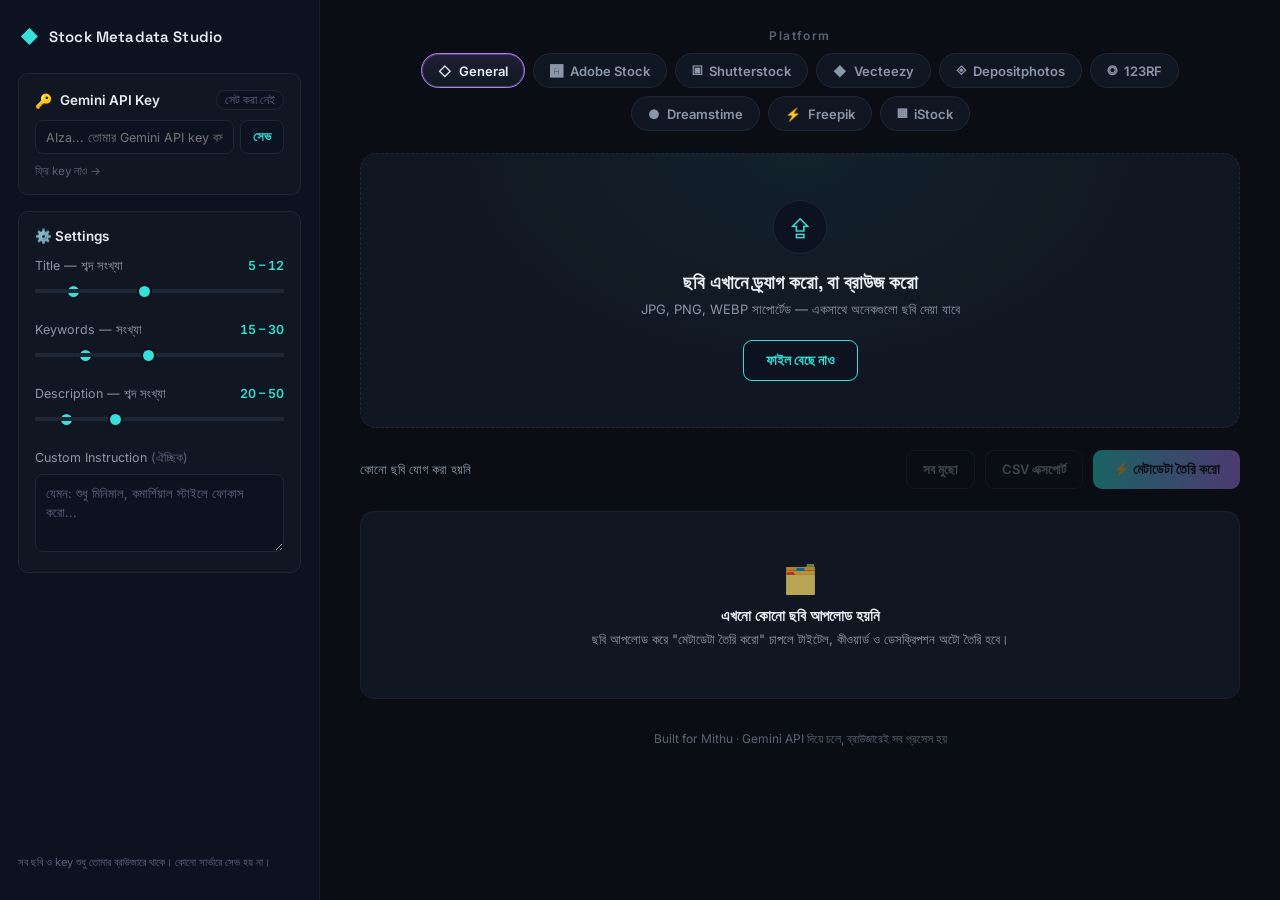
==== index.html @ 3095b230 "Add files via upload" ====
<!DOCTYPE html>
<html lang="bn">
<head>
<meta charset="UTF-8">
<meta name="viewport" content="width=device-width, initial-scale=1.0">
<title>Stock Metadata Studio</title>
<link rel="preconnect" href="https://fonts.googleapis.com">
<link href="https://fonts.googleapis.com/css2?family=Space+Grotesk:wght@500;600;700&family=Inter:wght@400;500;600;700&display=swap" rel="stylesheet">
<link rel="stylesheet" href="style.css">
</head>
<body>

<div class="app">

  <!-- ============ SIDEBAR ============ -->
  <aside class="sidebar">

    <div class="brand">
      <span class="brand-mark">◆</span>
      <span class="brand-name">Stock Metadata Studio</span>
    </div>

    <div class="card key-card">
      <div class="key-row">
        <span class="key-icon">🔑</span>
        <span class="key-label">Gemini API Key</span>
        <span class="key-status" id="keyStatus">সেট করা নেই</span>
      </div>
      <div class="key-input-row" id="keyInputRow">
        <input type="password" id="apiKeyInput" placeholder="AIza... তোমার Gemini API key বসাও">
        <button class="btn-small" id="saveKeyBtn">সেভ</button>
      </div>
      <a class="key-help" href="https://aistudio.google.com/app/apikey" target="_blank" rel="noopener">ফ্রি key নাও →</a>
    </div>

    <div class="card">
      <div class="card-title">
        <span>⚙️ Settings</span>
      </div>

      <div class="field">
        <div class="field-head">
          <span>Title — শব্দ সংখ্যা</span>
          <span class="range-readout" id="titleReadout">5 – 15</span>
        </div>
        <div class="dual-slider">
          <input type="range" id="titleMin" min="2" max="25" value="5">
          <input type="range" id="titleMax" min="2" max="25" value="15">
        </div>
      </div>

      <div class="field">
        <div class="field-head">
          <span>Keywords — সংখ্যা</span>
          <span class="range-readout" id="kwReadout">15 – 30</span>
        </div>
        <div class="dual-slider">
          <input type="range" id="kwMin" min="5" max="60" value="15">
          <input type="range" id="kwMax" min="5" max="60" value="30">
        </div>
      </div>

      <div class="field">
        <div class="field-head">
          <span>Description — শব্দ সংখ্যা</span>
          <span class="range-readout" id="descReadout">20 – 60</span>
        </div>
        <div class="dual-slider">
          <input type="range" id="descMin" min="5" max="150" value="20">
          <input type="range" id="descMax" min="5" max="150" value="60">
        </div>
      </div>

      <div class="field">
        <label class="field-label-solo" for="customPrompt">Custom Instruction <span class="optional">(ঐচ্ছিক)</span></label>
        <textarea id="customPrompt" rows="3" placeholder="যেমন: শুধু মিনিমাল, কমার্শিয়াল স্টাইলে ফোকাস করো..."></textarea>
      </div>
    </div>

    <div class="sidebar-footer">
      সব ছবি ও key শুধু তোমার ব্রাউজারে থাকে। কোনো সার্ভারে সেভ হয় না।
    </div>
  </aside>

  <!-- ============ MAIN ============ -->
  <main class="main">

    <div class="platform-bar">
      <span class="platform-eyebrow">Platform</span>
      <div class="platform-tabs" id="platformTabs">
        <!-- injected by JS -->
      </div>
    </div>

    <div class="dropzone" id="dropzone">
      <div class="dropzone-icon">⇪</div>
      <h2>ছবি এখানে ড্র্যাগ করো, বা ব্রাউজ করো</h2>
      <p class="dropzone-sub">JPG, PNG, WEBP সাপোর্টেড — একসাথে অনেকগুলো ছবি দেয়া যাবে</p>
      <input type="file" id="fileInput" accept="image/png, image/jpeg, image/webp" multiple hidden>
      <button class="btn-primary" id="browseBtn">ফাইল বেছে নাও</button>
    </div>

    <div class="action-row">
      <div class="queue-info" id="queueInfo">কোনো ছবি যোগ করা হয়নি</div>
      <div class="action-buttons">
        <button class="btn-ghost" id="clearBtn">সব মুছো</button>
        <button class="btn-ghost" id="exportBtn" disabled>CSV এক্সপোর্ট</button>
        <button class="btn-generate" id="generateBtn" disabled>⚡ মেটাডেটা তৈরি করো</button>
      </div>
    </div>

    <div class="results" id="results">
      <div class="empty-state" id="emptyState">
        <div class="empty-icon">🗂️</div>
        <h3>এখনো কোনো ছবি আপলোড হয়নি</h3>
        <p>ছবি আপলোড করে "মেটাডেটা তৈরি করো" চাপলে টাইটেল, কীওয়ার্ড ও ডেসক্রিপশন অটো তৈরি হবে।</p>
      </div>
      <div class="grid" id="grid"></div>
    </div>

    <footer class="footer">Built for Mithu · Gemini API দিয়ে চলে, ব্রাউজারেই সব প্রসেস হয়</footer>
  </main>

</div>

<script src="script.js"></script>
</body>
</html>
---- style.css ----
:root{
  --bg: #0a0e14;
  --panel: #111722;
  --panel-2: #0d1220;
  --border: #1e2735;
  --border-soft: #182030;
  --text: #e7ecf3;
  --text-dim: #8b96a8;
  --text-faint: #576277;
  --cyan: #34e0d8;
  --purple: #b17bff;
  --gradient: linear-gradient(90deg, var(--cyan), var(--purple));
  --danger: #ff6b6b;
  --radius: 10px;
  font-size: 15px;
}

*{box-sizing:border-box;}
html,body{margin:0;padding:0;}
body{
  background: var(--bg);
  color: var(--text);
  font-family: "Inter", -apple-system, sans-serif;
  min-height: 100vh;
}

h1,h2,h3, .brand-name{
  font-family: "Space Grotesk", "Inter", sans-serif;
}

button{ font-family: inherit; cursor: pointer; }
input, textarea{ font-family: inherit; }

.app{
  display: grid;
  grid-template-columns: 320px 1fr;
  min-height: 100vh;
}

/* ============ SIDEBAR ============ */
.sidebar{
  background: var(--panel-2);
  border-right: 1px solid var(--border-soft);
  padding: 22px 18px 30px;
  display: flex;
  flex-direction: column;
  gap: 16px;
  overflow-y: auto;
}

.brand{
  display: flex;
  align-items: center;
  gap: 10px;
  padding: 4px 2px 10px;
}
.brand-mark{
  color: var(--cyan);
  font-size: 18px;
}
.brand-name{
  font-weight: 600;
  font-size: 15px;
  letter-spacing: 0.01em;
}

.card{
  background: var(--panel);
  border: 1px solid var(--border);
  border-radius: var(--radius);
  padding: 16px;
}

.card-title{
  font-weight: 600;
  font-size: 13.5px;
  color: var(--text);
  margin-bottom: 14px;
  display:flex;
  align-items:center;
  justify-content:space-between;
}

.key-card{ display:flex; flex-direction:column; gap:10px; }
.key-row{ display:flex; align-items:center; gap:8px; font-size:13.5px; font-weight:600; }
.key-icon{ font-size: 14px; }
.key-status{
  margin-left: auto;
  font-size: 11.5px;
  font-weight: 500;
  color: var(--text-faint);
  background: var(--panel-2);
  border: 1px solid var(--border);
  padding: 2px 8px;
  border-radius: 999px;
}
.key-status.ok{ color: #4ee6a0; border-color: #1f4636; background:#0e1e17; }

.key-input-row{ display:flex; gap:6px; }
.key-input-row input{
  flex:1;
  background: var(--panel-2);
  border: 1px solid var(--border);
  color: var(--text);
  border-radius: 8px;
  padding: 8px 10px;
  font-size: 12.5px;
  min-width: 0;
}
.key-input-row input:focus{ outline: none; border-color: var(--cyan); }

.btn-small{
  background: var(--panel-2);
  border: 1px solid var(--border);
  color: var(--cyan);
  border-radius: 8px;
  padding: 8px 12px;
  font-size: 12.5px;
  font-weight: 600;
  white-space: nowrap;
}
.btn-small:hover{ border-color: var(--cyan); }

.key-help{
  font-size: 11.5px;
  color: var(--text-faint);
  text-decoration: none;
}
.key-help:hover{ color: var(--cyan); }

.field{ margin-bottom: 18px; }
.field:last-child{ margin-bottom: 0; }
.field-head{
  display:flex;
  justify-content: space-between;
  align-items: baseline;
  font-size: 12.5px;
  color: var(--text-dim);
  margin-bottom: 8px;
}
.range-readout{ color: var(--cyan); font-weight: 600; font-variant-numeric: tabular-nums; }

.field-label-solo{
  display:block;
  font-size: 12.5px;
  color: var(--text-dim);
  margin-bottom: 8px;
}
.optional{ color: var(--text-faint); font-weight: 400; }

.dual-slider{ position: relative; height: 22px; }
.dual-slider input[type=range]{
  position: absolute;
  width: 100%;
  top: 7px;
  left: 0;
  -webkit-appearance: none;
  appearance: none;
  background: transparent;
  pointer-events: none;
  margin: 0;
}
.dual-slider input[type=range]::-webkit-slider-runnable-track{
  height: 4px;
  background: var(--border);
  border-radius: 2px;
}
.dual-slider input[type=range]::-webkit-slider-thumb{
  -webkit-appearance: none;
  pointer-events: all;
  width: 15px;
  height: 15px;
  border-radius: 50%;
  background: var(--cyan);
  border: 2px solid #071018;
  margin-top: -5.5px;
  cursor: pointer;
}
.dual-slider input[type=range]::-moz-range-track{
  height: 4px;
  background: var(--border);
  border-radius: 2px;
}
.dual-slider input[type=range]::-moz-range-thumb{
  pointer-events: all;
  width: 13px;
  height: 13px;
  border-radius: 50%;
  background: var(--cyan);
  border: 2px solid #071018;
  cursor: pointer;
}

textarea{
  width: 100%;
  background: var(--panel-2);
  border: 1px solid var(--border);
  color: var(--text);
  border-radius: 8px;
  padding: 10px;
  font-size: 12.5px;
  resize: vertical;
  line-height: 1.5;
}
textarea:focus{ outline: none; border-color: var(--cyan); }
textarea::placeholder{ color: var(--text-faint); }

.sidebar-footer{
  margin-top: auto;
  padding-top: 6px;
  font-size: 11px;
  color: var(--text-faint);
  line-height: 1.5;
}

/* ============ MAIN ============ */
.main{
  padding: 28px 40px 40px;
  display: flex;
  flex-direction: column;
  gap: 22px;
  max-width: 1100px;
}

.platform-bar{ display:flex; flex-direction:column; align-items:center; gap:10px; }
.platform-eyebrow{
  font-size: 12px;
  letter-spacing: 0.12em;
  color: var(--text-faint);
  font-weight: 600;
}
.platform-tabs{
  display:flex;
  flex-wrap: wrap;
  justify-content: center;
  gap: 8px;
}
.platform-tab{
  background: var(--panel);
  border: 1px solid var(--border);
  color: var(--text-dim);
  padding: 8px 16px;
  border-radius: 999px;
  font-size: 13px;
  font-weight: 600;
  display:flex;
  align-items:center;
  gap:7px;
}
.platform-tab:hover{ border-color: var(--text-faint); color: var(--text); }
.platform-tab.active{
  border-color: var(--purple);
  color: var(--text);
  background: linear-gradient(180deg, rgba(177,123,255,0.14), rgba(52,224,216,0.06));
  box-shadow: 0 0 0 1px rgba(177,123,255,0.35) inset;
}

.dropzone{
  border: 1.5px dashed var(--border);
  border-radius: 16px;
  padding: 46px 20px;
  text-align: center;
  background: radial-gradient(ellipse at top, rgba(52,224,216,0.05), transparent 60%), var(--panel);
  transition: border-color .15s, background .15s;
}
.dropzone.drag{
  border-color: var(--cyan);
  background: radial-gradient(ellipse at top, rgba(52,224,216,0.12), transparent 60%), var(--panel);
}
.dropzone-icon{
  width: 54px; height: 54px;
  margin: 0 auto 16px;
  border-radius: 50%;
  background: var(--panel-2);
  border: 1px solid var(--border);
  display:flex; align-items:center; justify-content:center;
  font-size: 22px;
  color: var(--cyan);
}
.dropzone h2{ font-size: 19px; margin: 0 0 6px; font-weight: 600; }
.dropzone-sub{ color: var(--text-dim); font-size: 13px; margin: 0 0 22px; }

.btn-primary{
  background: var(--panel-2);
  border: 1px solid var(--cyan);
  color: var(--cyan);
  font-weight: 600;
  font-size: 13.5px;
  padding: 11px 22px;
  border-radius: 9px;
}
.btn-primary:hover{ background: rgba(52,224,216,0.08); }

.action-row{
  display:flex;
  align-items:center;
  justify-content: space-between;
  gap: 14px;
}
.queue-info{ font-size: 13px; color: var(--text-dim); }
.action-buttons{ display:flex; gap: 10px; }

.btn-ghost{
  background: transparent;
  border: 1px solid var(--border);
  color: var(--text-dim);
  padding: 10px 16px;
  border-radius: 9px;
  font-size: 13px;
  font-weight: 600;
}
.btn-ghost:hover:not(:disabled){ border-color: var(--text-faint); color: var(--text); }
.btn-ghost:disabled{ opacity: 0.4; cursor: not-allowed; }

.btn-generate{
  background: var(--gradient);
  border: none;
  color: #08131a;
  padding: 10px 20px;
  border-radius: 9px;
  font-size: 13.5px;
  font-weight: 700;
}
.btn-generate:disabled{ opacity: 0.4; cursor: not-allowed; }
.btn-generate:hover:not(:disabled){ filter: brightness(1.08); }

.results{ min-height: 120px; }
.empty-state{
  text-align: center;
  padding: 50px 20px;
  border: 1px solid var(--border-soft);
  border-radius: 14px;
  background: var(--panel);
}
.empty-icon{ font-size: 28px; margin-bottom: 10px; opacity: 0.7; }
.empty-state h3{ font-size: 15px; margin: 0 0 6px; }
.empty-state p{ font-size: 13px; color: var(--text-dim); margin: 0; }

.grid{
  display: flex;
  flex-direction: column;
  gap: 12px;
}

.item-card{
  display: grid;
  grid-template-columns: 88px 1fr auto;
  gap: 16px;
  background: var(--panel);
  border: 1px solid var(--border);
  border-radius: 12px;
  padding: 14px;
  align-items: start;
}

.item-thumb{
  width: 88px; height: 88px;
  border-radius: 8px;
  object-fit: cover;
  background: var(--panel-2);
  border: 1px solid var(--border);
}

.item-body{ display:flex; flex-direction:column; gap: 8px; min-width: 0; }
.item-filename{
  font-size: 12px;
  color: var(--text-faint);
  overflow: hidden;
  text-overflow: ellipsis;
  white-space: nowrap;
}

.item-field label{
  font-size: 11px;
  color: var(--text-faint);
  font-weight: 600;
  letter-spacing: 0.03em;
  display:block;
  margin-bottom: 3px;
}
.item-field input, .item-field textarea{
  width: 100%;
  background: var(--panel-2);
  border: 1px solid var(--border);
  color: var(--text);
  border-radius: 7px;
  padding: 7px 9px;
  font-size: 13px;
}
.item-field textarea{ resize: vertical; line-height: 1.4; }
.item-field input:focus, .item-field textarea:focus{ outline:none; border-color: var(--cyan); }

.item-status{
  display:flex;
  flex-direction:column;
  align-items:flex-end;
  gap: 8px;
}
.status-pill{
  font-size: 11px;
  font-weight: 600;
  padding: 3px 10px;
  border-radius: 999px;
  border: 1px solid var(--border);
  color: var(--text-faint);
  white-space: nowrap;
}
.status-pill.pending{ color: var(--text-faint); }
.status-pill.working{ color: var(--cyan); border-color: rgba(52,224,216,0.4); }
.status-pill.done{ color: #4ee6a0; border-color: #1f4636; }
.status-pill.error{ color: var(--danger); border-color: rgba(255,107,107,0.4); }

.item-remove{
  background: none;
  border: none;
  color: var(--text-faint);
  font-size: 16px;
  padding: 2px 4px;
}
.item-remove:hover{ color: var(--danger); }

.footer{
  text-align: center;
  color: var(--text-faint);
  font-size: 12px;
  padding-top: 10px;
}

@media (max-width: 860px){
  .app{ grid-template-columns: 1fr; }
  .sidebar{ border-right: none; border-bottom: 1px solid var(--border-soft); }
  .main{ padding: 22px 18px 34px; }
  .item-card{ grid-template-columns: 64px 1fr; }
  .item-status{ grid-column: 1 / -1; flex-direction: row; justify-content: space-between; align-items:center; }
  .item-thumb{ width:64px; height:64px; }
}
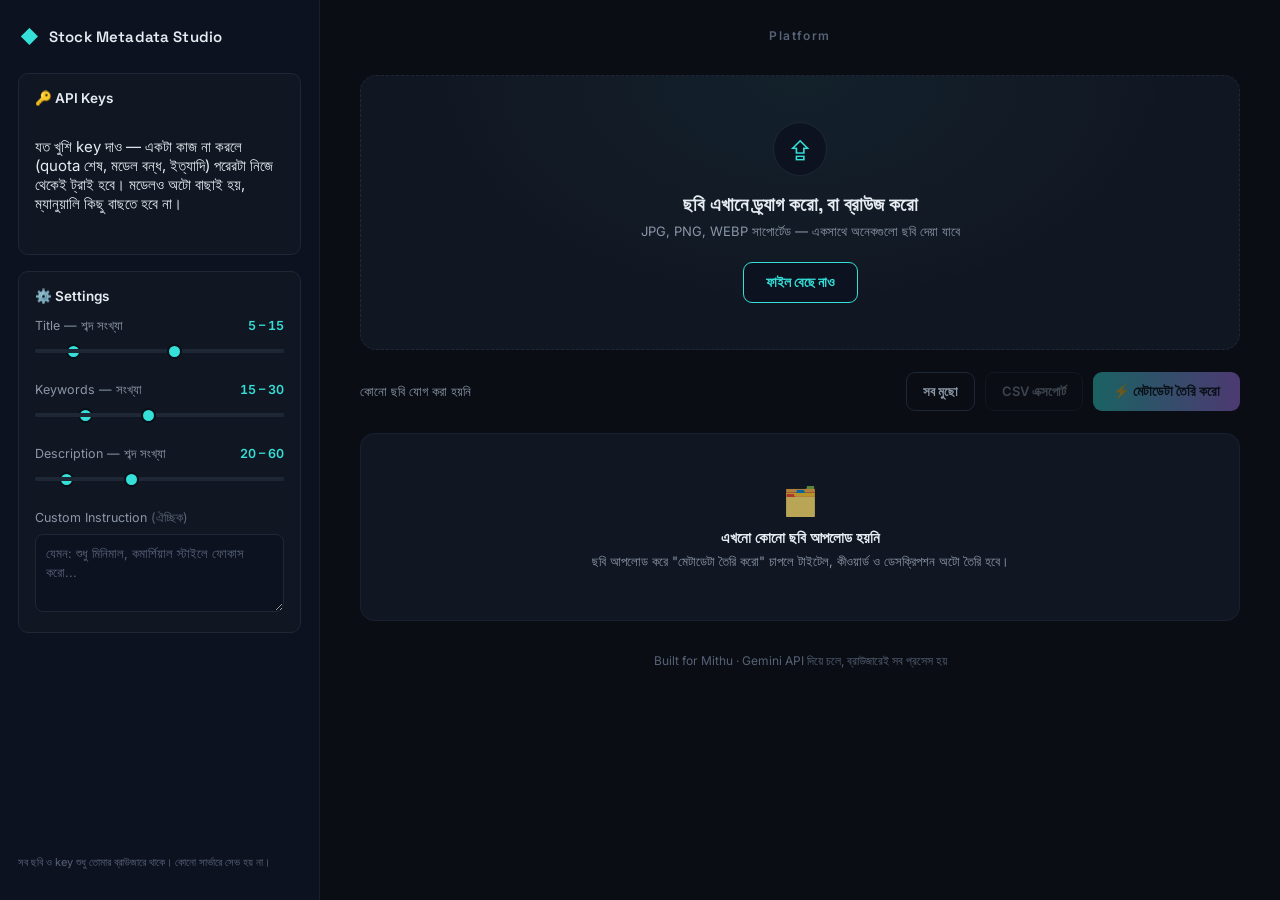
==== commit 43b3b7b2: "Add files via upload" ====
--- a/index.html
+++ b/index.html
@@ -21,16 +21,14 @@
     </div>
 
     <div class="card key-card">
-      <div class="key-row">
-        <span class="key-icon">🔑</span>
-        <span class="key-label">Gemini API Key</span>
-        <span class="key-status" id="keyStatus">সেট করা নেই</span>
+      <div class="card-title" style="margin-bottom:6px;">
+        <span>🔑 API Keys</span>
       </div>
-      <div class="key-input-row" id="keyInputRow">
-        <input type="password" id="apiKeyInput" placeholder="AIza... তোমার Gemini API key বসাও">
-        <button class="btn-small" id="saveKeyBtn">সেভ</button>
-      </div>
-      <a class="key-help" href="https://aistudio.google.com/app/apikey" target="_blank" rel="noopener">ফ্রি key নাও →</a>
+      <p class="key-intro">
+        যত খুশি key দাও — একটা কাজ না করলে (quota শেষ, মডেল বন্ধ, ইত্যাদি) পরেরটা
+        নিজে থেকেই ট্রাই হবে। মডেলও অটো বাছাই হয়, ম্যানুয়ালি কিছু বাছতে হবে না।
+      </p>
+      <div id="providerList"></div>
     </div>
 
     <div class="card">
